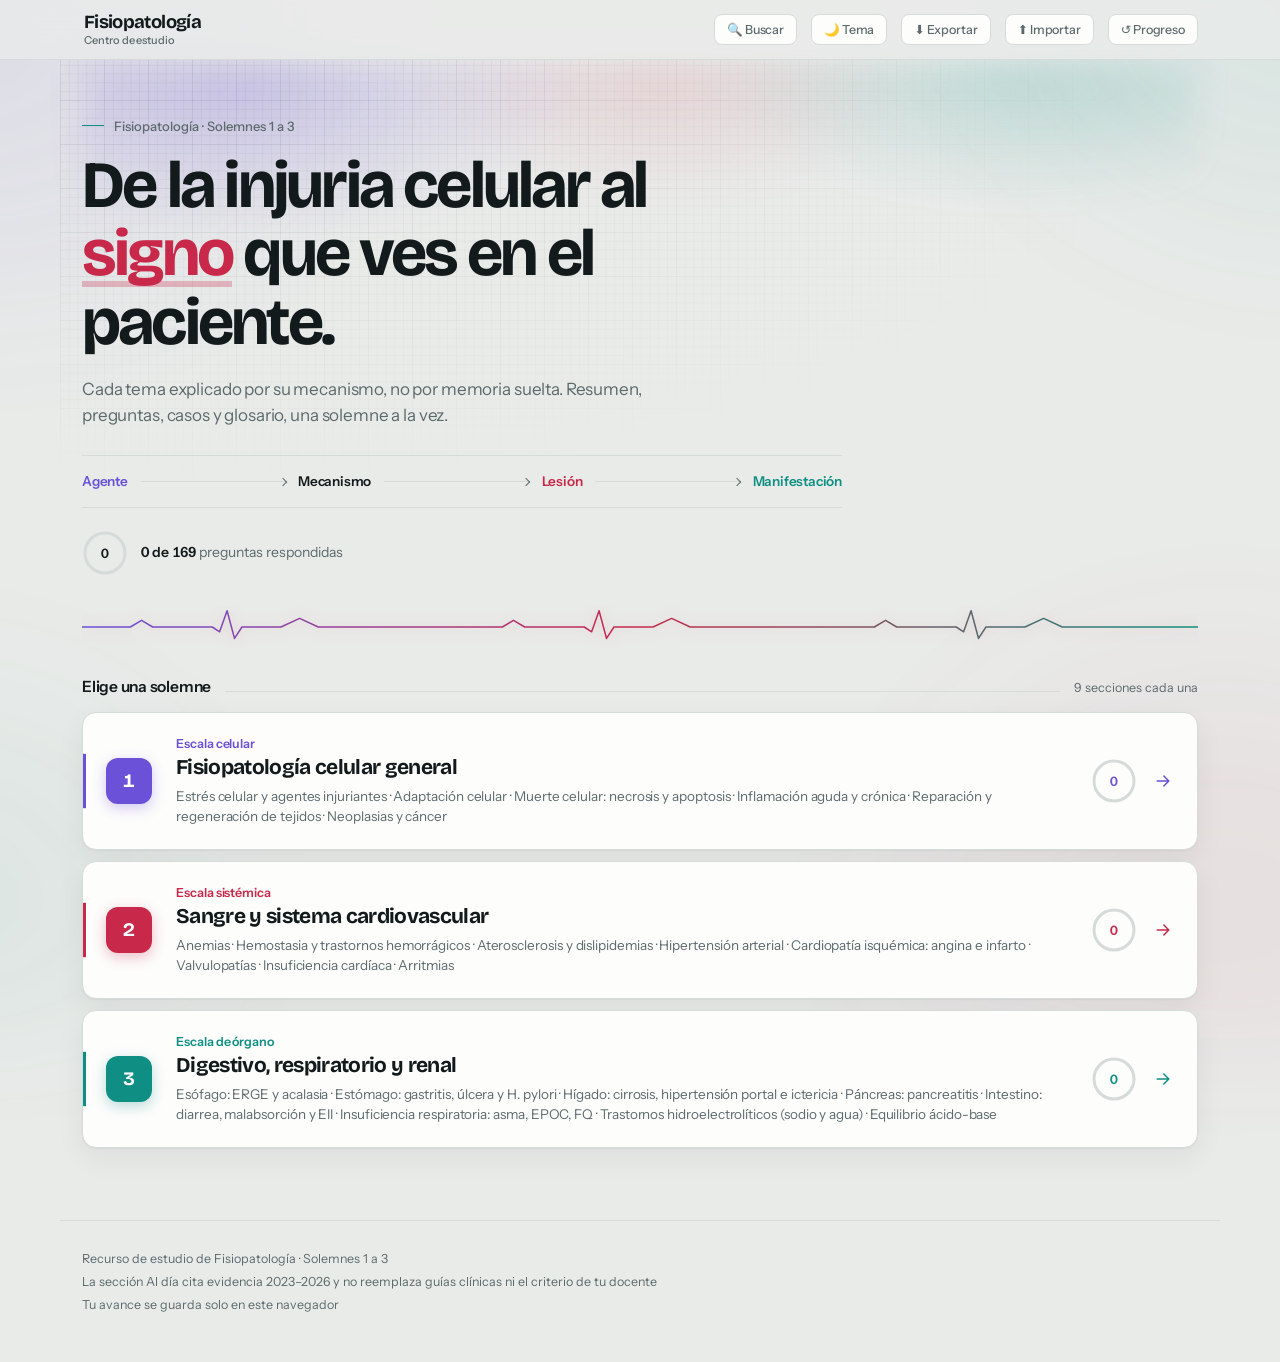
==== index.html @ 51ee5011 "App de estudio de Fisiopatologia" ====
<!doctype html>
<html lang="es">
<head>
<meta charset="utf-8">
<meta name="viewport" content="width=device-width, initial-scale=1">
<title>Fisiopatología · Centro de Estudio</title>
<link rel="preconnect" href="https://fonts.googleapis.com">
<link rel="preconnect" href="https://fonts.gstatic.com" crossorigin>
<link href="https://fonts.googleapis.com/css2?family=Bricolage+Grotesque:opsz,wght@12..96,400;12..96,500;12..96,600;12..96,700;12..96,800&family=Instrument+Sans:wght@400;500;600;700&display=swap" rel="stylesheet">
<link rel="stylesheet" href="styles.css?v=9">
<script>try{if(localStorage.getItem('fp_theme')==='dark')document.documentElement.setAttribute('data-theme','dark');}catch(e){}</script>
</head>
<body data-theme="light">

<div id="boot" aria-hidden="true">
  <div class="boot-in">
    <svg class="boot-ecg" viewBox="0 0 420 78" preserveAspectRatio="xMidYMid meet">
      <defs><linearGradient id="bootgrad" x1="0" y1="0" x2="1" y2="0">
        <stop offset="0" stop-color="#6a51d8"/><stop offset=".5" stop-color="#c8294a"/><stop offset="1" stop-color="#0f8f83"/>
      </linearGradient></defs>
      <polyline points="0,39 122,39 134,31 146,39 192,39 200,45 208,11 216,53 224,39 260,39 276,27 292,39 420,39"/>
    </svg>
    <p class="boot-wm">Fisiopatología</p>
  </div>
</div>
<div class="topbar">
  <div class="topbar-in">
    <button class="brand" onclick="goHome()" aria-label="Inicio">
      <span class="wm"><b>Fisiopatología</b><small>Centro de estudio</small></span>
    </button>
    <div class="spacer"></div>
    <button class="tb-btn" onclick="openSearch()" title="Buscar en todo el contenido (tecla /)">🔍 Buscar</button>
    <button class="tb-btn" id="themeBtn" onclick="toggleTheme()">🌙 Tema</button>
    <button class="tb-btn" onclick="exportProgress()" title="Descargar tu progreso como archivo">⬇ Exportar</button>
    <button class="tb-btn" onclick="document.getElementById('importFile').click()" title="Cargar un progreso guardado">⬆ Importar</button>
    <button class="tb-btn" onclick="resetProgress()" title="Borrar tu progreso guardado">↺ Progreso</button>
    <input type="file" id="importFile" accept="application/json,.json" onchange="importProgress(this)" hidden>
  </div>
</div>

<main id="app"></main>
<div class="footer">
  Recurso de estudio de Fisiopatología · Solemnes 1 a 3<br>
  La sección Al día cita evidencia 2023–2026 y no reemplaza guías clínicas ni el criterio de tu docente<br>
  Tu avance se guarda solo en este navegador
</div>

<div id="searchOverlay" class="search-ov" hidden>
  <div class="search-box" role="dialog" aria-label="Buscar">
    <div class="search-top">
      <input id="searchInput" class="search-input" type="search" placeholder="Buscar en resúmenes, preguntas, casos, glosario…" autocomplete="off" oninput="runSearch()">
      <button class="search-close" onclick="closeSearch()" aria-label="Cerrar">✕</button>
    </div>
    <div id="searchResults" class="search-results"></div>
  </div>
</div>

<script src="data.js?v=9"></script>
<script src="app.js?v=9"></script>
</body>
</html>
---- styles.css ----
/* ============================================================
   FISIOPATOLOGIA
   Paleta: tinciones histologicas (violeta de cristal / carmin de
   eosina / azul de metileno). Textura: papel milimetrado de ECG.
   Tipografia: Bricolage Grotesque (titulares) + Instrument Sans (todo lo demas).
   ============================================================ */
:root{
  --bg:#e9ebe9; --panel:#fdfdfc; --ink:#131a1c; --muted:#5c6a6c; --line:#d5dbd8; --soft:#f1f4f2;
  --ok:#0e7a52; --okbg:#e2f2ea; --bad:#a81e3c; --badbg:#fae6ea;
  --shadow:0 1px 2px rgba(19,26,28,.05),0 10px 30px rgba(19,26,28,.06);
  --shadow-lift:0 3px 8px rgba(19,26,28,.07),0 24px 52px rgba(19,26,28,.13);
  --s1:#6a51d8; --s2:#c8294a; --s3:#0f8f83;
  --c:#0f8f83;
  --display:"Bricolage Grotesque","Instrument Sans",system-ui,sans-serif;
  --ui:"Instrument Sans",system-ui,-apple-system,sans-serif;
  --prose:var(--ui);
  --grid:rgba(19,26,28,.055);
  --r:16px;
}
[data-theme="dark"]{
  --bg:#0b1012; --panel:#131a1d; --ink:#e5ebe8; --muted:#8d9c9c; --line:#222d30; --soft:#0f171a;
  --ok:#45cf9b; --okbg:#0c2620; --bad:#ff7b95; --badbg:#28131a;
  --shadow:0 1px 2px rgba(0,0,0,.45),0 12px 32px rgba(0,0,0,.4);
  --shadow-lift:0 4px 14px rgba(0,0,0,.5),0 28px 60px rgba(0,0,0,.55);
  --grid:rgba(229,235,232,.042);
}
*{box-sizing:border-box}
html{scroll-behavior:smooth}
body{margin:0;background:var(--bg);color:var(--ink);font-family:var(--ui);font-size:15px;line-height:1.55;-webkit-font-smoothing:antialiased;text-rendering:optimizeLegibility;position:relative}
/* fondo animado: deriva lenta de los 3 colores de tincion, fijo detras de todo el contenido */
body::before{content:"";position:fixed;inset:-15vh -15vw;z-index:-1;pointer-events:none;opacity:.7;
  background:
    radial-gradient(38% 42% at 10% 15%,color-mix(in srgb,var(--s1) 15%,transparent),transparent 70%),
    radial-gradient(34% 40% at 90% 10%,color-mix(in srgb,var(--s3) 13%,transparent),transparent 72%),
    radial-gradient(36% 46% at 85% 92%,color-mix(in srgb,var(--s2) 11%,transparent),transparent 72%),
    radial-gradient(30% 38% at 8% 90%,color-mix(in srgb,var(--s3) 9%,transparent),transparent 74%);
  filter:blur(70px);
  animation:bgDrift 42s ease-in-out infinite alternate}
@keyframes bgDrift{
  0%{transform:translate3d(0,0,0) scale(1)}
  50%{transform:translate3d(2.5%,-3%,0) scale(1.07)}
  100%{transform:translate3d(-3%,2%,0) scale(1.03)}
}
h1,h2,h3{font-family:var(--display);font-weight:700;letter-spacing:-.025em;line-height:1.04;margin:0}
button{font-family:inherit;cursor:pointer;color:inherit}
a{color:inherit}
.num{font-variant-numeric:tabular-nums}
::selection{background:color-mix(in srgb,var(--c) 26%,transparent)}
:focus-visible{outline:2px solid var(--c);outline-offset:3px;border-radius:6px}

/* ---------------- motion ---------------- */
@keyframes rise{from{opacity:0;transform:translateY(15px)}to{opacity:1;transform:none}}
@keyframes riseSm{from{opacity:0;transform:translateY(8px)}to{opacity:1;transform:none}}
@keyframes fadeIn{from{opacity:0}to{opacity:1}}
@keyframes growX{from{transform:scaleX(0)}to{transform:scaleX(1)}}
@keyframes trace{to{stroke-dashoffset:0}}
@keyframes ringIn{from{stroke-dashoffset:var(--ci)}to{stroke-dashoffset:var(--off)}}
@keyframes pop{0%{transform:scale(.97)}55%{transform:scale(1.015)}100%{transform:scale(1)}}
@keyframes nudge{0%,100%{transform:translateX(0)}25%{transform:translateX(-5px)}55%{transform:translateX(4px)}80%{transform:translateX(-2px)}}
@keyframes flipIn{from{opacity:0;transform:translateY(10px) scale(.99)}to{opacity:1;transform:none}}
@media (prefers-reduced-motion:reduce){*{animation:none!important;transition:none!important}}


/* ---------------- arranque: monitor que pasa de linea plana a latido ---------------- */
#boot{position:fixed;inset:0;z-index:100;background:var(--bg);display:grid;place-items:center;
  animation:bootOut .55s 1.05s cubic-bezier(.6,0,.35,1) forwards}
#boot.skip{animation-delay:.15s;animation-duration:.35s}
@keyframes bootOut{to{opacity:0;visibility:hidden;transform:translateY(-10px)}}
.boot-in{text-align:center}
.boot-ecg{width:min(400px,74vw);height:78px;display:block;margin:0 auto}
.boot-ecg polyline{fill:none;stroke:url(#bootgrad);stroke-width:2;vector-effect:non-scaling-stroke;
  stroke-linecap:round;stroke-linejoin:round;stroke-dasharray:620;stroke-dashoffset:620;
  animation:trace .9s .12s cubic-bezier(.45,.5,.3,1) forwards}
.boot-wm{font-family:var(--display);font-size:15.5px;font-weight:600;letter-spacing:-.022em;color:var(--muted);
  margin:10px 0 0;animation:riseSm .5s .52s both}
/* Si el sistema pide menos movimiento, la portada no aparece: nunca puede bloquear la app. */
@media (prefers-reduced-motion:reduce){#boot{display:none}}

/* ---------------- top bar ---------------- */
.topbar{position:sticky;top:0;z-index:40;background:color-mix(in srgb,var(--bg) 82%,transparent);backdrop-filter:blur(14px) saturate(1.4);border-bottom:1px solid var(--line)}
.topbar-in{max-width:1160px;margin:0 auto;padding:11px 22px;display:flex;align-items:center;gap:14px}
.brand{display:flex;align-items:center;gap:11px;background:none;border:0;padding:2px;cursor:pointer}
.brand .mark{width:34px;height:34px;border-radius:9px;flex:none;display:grid;place-items:center;background:var(--ink);transition:transform .22s cubic-bezier(.2,.7,.3,1)}
.brand:hover .mark{transform:translateY(-2px) rotate(-3deg)}
.brand .mark svg{width:23px;height:15px}
.brand .mark polyline{fill:none;stroke:url(#brandgrad);stroke-width:3.2;stroke-linecap:round;stroke-linejoin:round;stroke-dasharray:120;stroke-dashoffset:120;animation:trace 2.2s .1s ease forwards}
.brand .wm{display:flex;flex-direction:column;text-align:left;line-height:1}
.brand .wm b{font-family:var(--display);font-weight:700;font-size:18.5px;letter-spacing:-.035em}
.brand .wm small{font-size:11px;font-weight:500;color:var(--muted);margin-top:3px;letter-spacing:-.005em}
.spacer{flex:1}
.tb-btn{border:1px solid var(--line);background:var(--panel);color:var(--muted);border-radius:8px;padding:7px 12px;font-size:12.5px;font-weight:500;letter-spacing:-.01em;transition:color .15s,border-color .15s,transform .15s}
.tb-btn:hover{color:var(--ink);border-color:color-mix(in srgb,var(--ink) 28%,var(--line));transform:translateY(-1px)}
@media(max-width:560px){.brand .wm small{display:none}.tb-btn{padding:7px 9px;font-size:12px}}

.wrap{max-width:1160px;margin:0 auto;padding:26px 22px 72px;animation:fadeIn .3s ease both}
.crumb{display:flex;gap:8px;align-items:center;color:var(--muted);font-size:12.5px;margin-bottom:24px;flex-wrap:wrap;animation:riseSm .4s both}
.crumb button{background:none;border:0;color:var(--muted);font:inherit;padding:0;transition:color .15s}
.crumb button:hover{color:var(--c)}
.crumb .sep{opacity:.4}

/* ---------------- HOME hero ---------------- */
/* La textura va en ::before para que NUNCA ocupe altura en el flujo. */
.hero{position:relative;isolation:isolate;padding:30px 0 4px}
.hero::before{content:"";position:absolute;inset:-30px -22px -10px;z-index:0;pointer-events:none;
  background-image:linear-gradient(var(--grid) 1px,transparent 1px),linear-gradient(90deg,var(--grid) 1px,transparent 1px),
                   linear-gradient(var(--grid) 1px,transparent 1px),linear-gradient(90deg,var(--grid) 1px,transparent 1px);
  background-size:44px 44px,44px 44px,8.8px 8.8px,8.8px 8.8px;
  -webkit-mask-image:radial-gradient(120% 100% at 12% 0%,#000 0%,transparent 72%);
  mask-image:radial-gradient(120% 100% at 12% 0%,#000 0%,transparent 72%);
  animation:fadeIn 1.2s .1s ease both}
/* aura de tincion: brillo tenue de los 3 colores del curso detras del hero */
.hero::after{content:"";position:absolute;inset:-24px 0 auto 0;height:330px;z-index:0;pointer-events:none;
  background:radial-gradient(44% 66% at 15% 6%,color-mix(in srgb,var(--s1) 24%,transparent),transparent 70%),
             radial-gradient(40% 60% at 84% 0%,color-mix(in srgb,var(--s3) 20%,transparent),transparent 72%),
             radial-gradient(32% 54% at 52% 2%,color-mix(in srgb,var(--s2) 13%,transparent),transparent 74%);
  filter:blur(16px);opacity:.6;animation:fadeIn 1.7s .15s ease both}
.hero>*{position:relative;z-index:1}
.eyebrow{font-size:13px;font-weight:500;color:var(--muted);margin:0;display:flex;align-items:center;gap:10px;animation:rise .55s .05s both}
.eyebrow::before{content:"";width:22px;height:1px;background:var(--c);flex:none;animation:growX .6s .15s both;transform-origin:left}
.hero h1{font-size:clamp(36px,7vw,66px);margin:16px 0 0;letter-spacing:-.042em;font-weight:700;max-width:15ch;animation:rise .75s .12s cubic-bezier(.2,.7,.3,1) both}
.hero h1 em{font-style:normal;color:var(--s2);position:relative;white-space:nowrap}
.hero h1 em::after{content:"";position:absolute;left:0;right:0;bottom:.1em;height:.09em;background:currentColor;opacity:.28;transform-origin:left;animation:growX .7s .7s cubic-bezier(.2,.7,.3,1) both}
.lede{font-size:17px;line-height:1.58;color:var(--muted);max-width:54ch;letter-spacing:-.008em;margin:18px 0 0;animation:rise .7s .22s both}

/* cadena fisiopatologica */
.chain{display:flex;align-items:center;flex-wrap:wrap;margin:26px 0 0;padding:15px 0;border-top:1px solid var(--line);border-bottom:1px solid var(--line);max-width:760px;animation:rise .7s .3s both}
.chain span{font-size:13.5px;font-weight:600;letter-spacing:-.015em;color:var(--ink);white-space:nowrap}
.chain i{flex:1;min-width:20px;height:1px;background:var(--line);position:relative;margin:0 13px;transform-origin:left}
.chain i::after{content:"";position:absolute;right:-1px;top:-2.5px;width:5px;height:5px;border-top:1px solid var(--muted);border-right:1px solid var(--muted);transform:rotate(45deg)}
.chain i:nth-of-type(1){animation:growX .45s .5s both}
.chain i:nth-of-type(2){animation:growX .45s .64s both}
.chain i:nth-of-type(3){animation:growX .45s .78s both}
.chain span:nth-child(1){color:var(--s1)}
.chain span:nth-child(5){color:var(--s2)}
.chain span:nth-child(7){color:var(--s3)}
@media(max-width:680px){.chain span{font-size:12px}.chain i{margin:0 8px;min-width:12px}}

.herostat{display:flex;align-items:center;gap:13px;margin-top:22px;animation:rise .7s .4s both}
.herostat .ring{flex:none;color:var(--ink);--rtrack:var(--line)}
.hs-tx{font-size:14px;color:var(--muted);max-width:30ch;margin:0}
.hs-tx b{color:var(--ink);font-weight:600;font-variant-numeric:tabular-nums}

.ring{width:46px;height:46px}
.ring circle.trk{stroke:var(--rtrack,rgba(0,0,0,.12))}
.ring circle.val{stroke:currentColor;animation:ringIn 1.15s .35s cubic-bezier(.2,.7,.3,1) both}
.ringt{font-family:var(--ui);font-size:13px;font-weight:600;fill:currentColor;font-variant-numeric:tabular-nums}

/* trazado ECG: separador vivo, sin ocupar bloque muerto */
.ecgline{margin:30px 0 0;height:42px}
.ecgline svg{display:block;width:100%;height:42px}
.ecgline polyline{fill:none;stroke:url(#ecggrad);stroke-width:1.5;vector-effect:non-scaling-stroke;stroke-linecap:round;stroke-linejoin:round;
  filter:drop-shadow(0 1px 7px color-mix(in srgb,var(--s2) 26%,transparent));
  stroke-dasharray:2800;stroke-dashoffset:2800;animation:trace 3s .45s cubic-bezier(.35,.6,.4,1) forwards}

/* ---------------- selector de solemnes ---------------- */
.picklabel{display:flex;align-items:baseline;gap:14px;margin:26px 0 14px;animation:rise .6s .48s both}
.picklabel h2{font-size:15.5px;font-family:var(--ui);font-weight:600;letter-spacing:-.015em}
.picklabel i{flex:1;height:1px;background:var(--line)}
.picklabel span{font-size:12.5px;color:var(--muted)}

.sollist{display:flex;flex-direction:column;gap:11px}
.solrow{display:grid;grid-template-columns:auto 1fr auto;gap:24px;align-items:center;width:100%;text-align:left;
  background:var(--panel);border:1px solid var(--line);border-radius:14px;box-shadow:var(--shadow);
  padding:22px 24px 22px 23px;position:relative;overflow:hidden;
  transition:transform .22s cubic-bezier(.2,.7,.3,1),box-shadow .22s,border-color .2s;animation:rise .6s both}
.solrow::before{content:"";position:absolute;left:0;top:0;bottom:0;width:3px;background:var(--c);transform:scaleY(.4);transform-origin:center;transition:transform .25s cubic-bezier(.2,.7,.3,1)}
.solrow:hover::before{transform:scaleY(1)}
.solrow::after{content:"";position:absolute;inset:0;z-index:0;pointer-events:none;opacity:0;transition:opacity .22s;
  background:radial-gradient(120% 140% at 0% 50%,color-mix(in srgb,var(--c) 7%,transparent),transparent 60%)}
.solrow:hover::after{opacity:1}
.solrow>*{position:relative;z-index:1}
.solrow:nth-child(1){animation-delay:.55s}
.solrow:nth-child(2){animation-delay:.64s}
.solrow:nth-child(3){animation-delay:.73s}
.solrow:hover{transform:translateY(-3px);box-shadow:var(--shadow-lift);border-color:color-mix(in srgb,var(--c) 35%,var(--line))}
.sr-chip{width:46px;height:46px;border-radius:12px;flex:none;display:grid;place-items:center;background:var(--c);color:#fff;
  font-family:var(--display);font-size:19px;font-weight:700;letter-spacing:-.03em;font-variant-numeric:tabular-nums;
  box-shadow:0 4px 14px color-mix(in srgb,var(--c) 30%,transparent);
  transition:transform .25s cubic-bezier(.2,.7,.3,1),box-shadow .25s}
.solrow:hover .sr-chip{transform:translateY(-3px) rotate(-3deg);box-shadow:0 8px 20px color-mix(in srgb,var(--c) 42%,transparent)}
.sr-mid{min-width:0}
.sr-scale{font-size:12.5px;font-weight:600;color:var(--c);letter-spacing:-.005em}
.solrow h2{font-size:21px;margin:5px 0 0;letter-spacing:-.032em;line-height:1.12}
.sr-topics{display:-webkit-box;-webkit-line-clamp:2;-webkit-box-orient:vertical;overflow:hidden;
  font-size:13.5px;line-height:1.5;color:var(--muted);margin-top:7px;letter-spacing:-.005em}
.sr-end{display:flex;align-items:center;gap:16px;flex:none}
.sr-end .ring{color:var(--c);--rtrack:var(--line)}
.sr-go{display:inline-flex;color:var(--c);transition:transform .22s}
.sr-go svg{width:20px;height:20px}
.solrow:hover .sr-go{transform:translateX(5px)}
@media(max-width:760px){
  .solrow{grid-template-columns:auto 1fr;gap:16px;padding:20px 18px 20px 16px;row-gap:14px}
  .sr-end{grid-column:1/-1;justify-content:space-between;width:100%;padding-top:2px;border-top:1px solid var(--line)}
  .sr-end .ring{margin-top:12px}
  .sr-go{margin-top:12px}
  .sr-chip{width:40px;height:40px;font-size:17px}
  .solrow h2{font-size:19px}
}

/* ---------------- HUB ---------------- */
.idhead{display:flex;align-items:flex-start;gap:18px;margin-bottom:30px;flex-wrap:wrap;animation:rise .55s .04s both}
.idhead .glyph{width:58px;height:58px;border-radius:12px;flex:none;display:grid;place-items:center;color:#fff;background:var(--c);font-family:var(--display);font-size:20px;font-weight:700;letter-spacing:-.02em}
.idhead h1{font-size:clamp(25px,4.2vw,36px);letter-spacing:-.035em}
.idhead p{font-family:var(--prose);margin:7px 0 0;color:var(--muted);font-size:15.5px;line-height:1.5;letter-spacing:-.008em;max-width:56ch}
.idprog{width:100%;max-width:340px;margin-top:4px}
.idprog .lbl{font-size:12.5px;color:var(--muted);display:flex;justify-content:space-between;margin-bottom:7px}
.idprog .lbl b{font-weight:600;color:var(--ink);font-variant-numeric:tabular-nums}
.idprog .track{height:5px;background:var(--soft);border:1px solid var(--line);border-radius:3px;overflow:hidden}
.idprog .track>i{display:block;height:100%;background:var(--c);transform-origin:left;animation:growX .85s .25s cubic-bezier(.2,.7,.3,1) both}

.hub{display:grid;grid-template-columns:repeat(3,1fr);gap:1px;background:var(--line);border:1px solid var(--line);border-radius:var(--r);overflow:hidden}
@media(max-width:860px){.hub{grid-template-columns:repeat(2,1fr)}}
@media(max-width:540px){.hub{grid-template-columns:1fr}}
.hubcard{background:var(--panel);border:0;padding:22px 20px;text-align:left;display:flex;flex-direction:column;min-height:158px;position:relative;transition:background .18s;animation:riseSm .45s both}
.hubcard:nth-child(1){animation-delay:.10s}.hubcard:nth-child(2){animation-delay:.15s}.hubcard:nth-child(3){animation-delay:.20s}
.hubcard:nth-child(4){animation-delay:.25s}.hubcard:nth-child(5){animation-delay:.30s}.hubcard:nth-child(6){animation-delay:.35s}
.hubcard:nth-child(7){animation-delay:.40s}.hubcard:nth-child(8){animation-delay:.45s}.hubcard:nth-child(9){animation-delay:.50s}
.hubcard:hover{background:color-mix(in srgb,var(--c) 5%,var(--panel))}
.hubcard .ic{width:34px;height:34px;color:var(--c);margin-bottom:14px;display:grid;place-items:center;transition:transform .25s cubic-bezier(.2,.7,.3,1)}
.hubcard:hover .ic{transform:translateY(-3px) scale(1.06)}
.hubcard .ic svg{width:25px;height:25px}
.hubcard h3{font-family:var(--ui);font-size:16.5px;font-weight:600;letter-spacing:-.015em}
.hubcard .hd{font-family:var(--prose);color:var(--muted);font-size:14px;line-height:1.46;letter-spacing:-.005em;margin-top:5px;flex:1}
.hubcard .hm{font-size:12.5px;color:var(--muted);margin-top:14px;font-variant-numeric:tabular-nums}
.hubcard .arrow{position:absolute;top:22px;right:20px;color:var(--c);opacity:0;transform:translateX(-6px);transition:.2s}
.hubcard .arrow svg{width:18px;height:18px}
.hubcard:hover .arrow{opacity:1;transform:none}

/* ---------------- section shell ---------------- */
.backbtn{border:1px solid var(--line);background:var(--panel);color:var(--muted);border-radius:8px;padding:7px 13px;font-size:12.5px;font-weight:500;display:inline-flex;gap:7px;align-items:center;margin-bottom:22px;transition:color .15s,border-color .15s,gap .18s;animation:riseSm .4s .04s both}
.backbtn:hover{color:var(--ink);border-color:color-mix(in srgb,var(--ink) 28%,var(--line));gap:10px}
.backbtn svg{width:16px;height:16px}
.sechead{display:flex;align-items:center;gap:14px;margin-bottom:26px;padding-bottom:20px;border-bottom:1px solid var(--line);animation:rise .5s .08s both}
.sechead .ic{width:38px;height:38px;color:var(--c);flex:none;display:grid;place-items:center}
.sechead .ic svg{width:27px;height:27px}
.sechead h2{font-family:var(--display);font-size:27px;letter-spacing:-.032em}
.sechead p{font-family:var(--prose);margin:3px 0 0;color:var(--muted);font-size:14.5px;letter-spacing:-.005em}

/* ---------------- notes index ---------------- */
.secintro{font-family:var(--prose);color:var(--muted);font-size:15.5px;letter-spacing:-.008em;margin:0 0 20px;animation:riseSm .45s .12s both}
.tindex{border:1px solid var(--line);border-radius:var(--r);overflow:hidden;background:var(--panel);box-shadow:var(--shadow);animation:rise .5s .16s both}
.trow{display:flex;align-items:center;gap:16px;width:100%;text-align:left;background:none;border:0;border-bottom:1px solid var(--line);padding:17px 20px;transition:background .16s,padding-left .16s}
.trow:last-child{border-bottom:0}
.trow:hover{background:color-mix(in srgb,var(--c) 5%,var(--panel));padding-left:26px}
.trow .tn{font-size:12.5px;color:var(--muted);flex:none;width:20px;font-variant-numeric:tabular-nums}
.trow.read .tn{color:var(--c);font-weight:600}
.trow .ti{flex:1;min-width:0}
.trow .ti h4{font-family:var(--ui);font-size:16.5px;font-weight:600;margin:0;letter-spacing:-.015em}
.trow .tmeta{font-size:12.5px;color:var(--muted)}
.trow .chev{display:inline-flex;align-items:center;gap:9px;color:var(--muted);flex:none;transition:color .16s,transform .16s}
.trow .chev svg{width:18px;height:18px}
.trow:hover .chev{color:var(--c);transform:translateX(3px)}
.tick{color:var(--ok);display:inline-flex}
.tick svg{width:15px;height:15px}

/* ---------------- reading view ---------------- */
.readbar{display:flex;align-items:center;justify-content:space-between;gap:12px;margin-bottom:13px;animation:riseSm .4s both}
.btn-mini{border:1px solid var(--line);background:var(--panel);color:var(--muted);border-radius:8px;padding:7px 12px;font-size:12.5px;font-weight:500;display:inline-flex;gap:6px;align-items:center;transition:color .15s,border-color .15s,gap .18s}
.btn-mini:hover{color:var(--ink);border-color:color-mix(in srgb,var(--ink) 28%,var(--line));gap:9px}
.btn-mini svg{width:15px;height:15px}
.rpos{font-size:12.5px;color:var(--muted);font-variant-numeric:tabular-nums}
.reading{background:var(--panel);border:1px solid var(--line);border-radius:var(--r);box-shadow:var(--shadow);padding:38px 44px 34px;margin-top:16px;max-width:70ch;animation:rise .55s .08s both}
@media(max-width:640px){.reading{padding:26px 22px}}
.rkicker{font-size:12.5px;font-weight:600;color:var(--c)}
.rtitle{font-family:var(--display);font-size:clamp(28px,4.8vw,40px);font-weight:700;margin:10px 0 0;letter-spacing:-.04em;line-height:1.03}
.rrule{height:1px;background:var(--line);margin:24px 0 0;transform-origin:left;animation:growX .7s .3s cubic-bezier(.2,.7,.3,1) both}
.kp{padding:24px 0;border-bottom:1px solid var(--line);animation:riseSm .5s both}
.kp:nth-child(1){animation-delay:.22s}.kp:nth-child(2){animation-delay:.30s}.kp:nth-child(3){animation-delay:.38s}
.kp:nth-child(4){animation-delay:.46s}.kp:nth-child(5){animation-delay:.54s}
.kp:last-child{border-bottom:0;padding-bottom:8px}
.kp h4{font-family:var(--display);font-size:14px;font-weight:700;letter-spacing:-.015em;color:var(--c);margin:0 0 12px}
.kp ul{margin:0;padding:0;list-style:none}
.kp li{font-family:var(--prose);font-size:16.5px;line-height:1.64;letter-spacing:-.008em;position:relative;padding-left:19px;margin:11px 0}
.kp li::before{content:"";position:absolute;left:0;top:.72em;width:9px;height:1px;background:var(--c);opacity:.65}
.kp li b{font-weight:600;color:var(--ink)}
.readcta{margin-top:26px;padding-top:24px;border-top:1px solid var(--line)}
.readnav{display:flex;gap:14px;margin-top:16px;max-width:74ch;animation:riseSm .5s .5s both}
.rn-sp{flex:1}
.rn-btn{flex:1;min-width:0;display:flex;align-items:center;gap:12px;background:var(--panel);border:1px solid var(--line);border-radius:12px;padding:15px 17px;box-shadow:var(--shadow);text-align:left;transition:transform .18s cubic-bezier(.2,.7,.3,1),border-color .18s}
.rn-btn:hover{transform:translateY(-3px);border-color:color-mix(in srgb,var(--c) 45%,var(--line))}
.rn-btn.next{justify-content:flex-end;text-align:right}
.rn-btn span{display:flex;flex-direction:column;min-width:0;font-weight:600;font-size:14px;letter-spacing:-.01em}
.rn-btn small{font-size:12px;color:var(--muted);font-weight:400;margin-bottom:2px}
.rn-btn svg{width:19px;height:19px;color:var(--c);flex:none;transition:transform .18s}
.rn-btn:hover svg{transform:translateX(-3px)}
.rn-btn.next:hover svg{transform:translateX(3px)}

/* ---------------- quiz ---------------- */
.qmeta{display:flex;justify-content:space-between;align-items:center;gap:12px;margin-bottom:12px;flex-wrap:wrap}
.qmeta .prog{font-size:12.5px;color:var(--muted);font-variant-numeric:tabular-nums}
.bar{height:3px;background:var(--soft);border-radius:2px;overflow:hidden}
.bar>i{display:block;height:100%;width:0;border-radius:2px;transition:width .4s cubic-bezier(.2,.7,.3,1)}
.qcard{background:var(--panel);border:1px solid var(--line);border-radius:var(--r);box-shadow:var(--shadow);padding:28px;animation:flipIn .4s both}
@media(max-width:600px){.qcard{padding:22px 18px}}
.qcard .qn{font-size:12.5px;color:var(--muted);font-variant-numeric:tabular-nums}
.qcard .qtext{font-family:var(--display);font-size:22px;font-weight:600;margin:10px 0 22px;line-height:1.24;letter-spacing:-.028em;max-width:46ch}
.opt{display:flex;gap:13px;align-items:flex-start;width:100%;text-align:left;border:1px solid var(--line);background:var(--panel);border-radius:11px;padding:14px 16px;margin-bottom:9px;font-size:15px;line-height:1.45;transition:border-color .15s,background .15s,transform .15s;animation:riseSm .35s both}
.opt:nth-of-type(1){animation-delay:.06s}.opt:nth-of-type(2){animation-delay:.12s}
.opt:nth-of-type(3){animation-delay:.18s}.opt:nth-of-type(4){animation-delay:.24s}
.opt:hover:not(:disabled){border-color:color-mix(in srgb,var(--c) 60%,var(--line));background:color-mix(in srgb,var(--c) 4%,var(--panel));transform:translateX(3px)}
.opt:active:not(:disabled){transform:scale(.995)}
.opt .lt{font-size:13px;font-weight:600;flex:none;width:16px;color:var(--muted);padding-top:1px}
.opt.correct{border-color:var(--ok);background:var(--okbg);animation:pop .45s ease both}
.opt.correct .lt{color:var(--ok)}
.opt.wrong{border-color:var(--bad);background:var(--badbg);animation:nudge .42s ease both}
.opt.wrong .lt{color:var(--bad)}
.opt:disabled{cursor:default}
.explain{font-family:var(--prose);margin-top:10px;border-radius:11px;padding:16px 18px;font-size:15px;line-height:1.56;letter-spacing:-.005em;border:1px solid var(--line);background:var(--soft);border-left-width:3px;animation:rise .4s both}
.explain.ok{border-left-color:var(--ok)}
.explain.no{border-left-color:var(--bad)}
.explain b{font-family:var(--ui);font-size:14px;font-weight:600;letter-spacing:-.01em}
.explain.ok b{color:var(--ok)}
.explain.no b{color:var(--bad)}
.qnav{display:flex;justify-content:space-between;gap:10px;margin-top:20px}
.btn{border:1px solid var(--line);background:var(--panel);border-radius:9px;padding:11px 18px;font-weight:600;font-size:13.5px;letter-spacing:-.01em;transition:border-color .15s,transform .15s,filter .15s}
.btn:hover:not(:disabled){border-color:color-mix(in srgb,var(--ink) 28%,var(--line));transform:translateY(-2px)}
.btn:active:not(:disabled){transform:translateY(0)}
.btn.primary{color:#fff;border-color:transparent}
.btn.primary:hover:not(:disabled){filter:brightness(1.09)}
.btn:disabled{opacity:.35;cursor:default}
.result{text-align:center;padding:38px 20px}
.result .big{font-family:var(--display);font-size:60px;font-weight:700;line-height:1;letter-spacing:-.05em;font-variant-numeric:tabular-nums;animation:rise .6s .35s both}
.result .lbl{font-size:13.5px;color:var(--muted);margin-top:10px;animation:riseSm .5s .45s both}
.result p{font-family:var(--prose);font-size:15px;color:var(--muted);margin-top:10px;animation:riseSm .5s .55s both}
.donut{width:128px;height:128px;margin:0 auto 8px;transform:rotate(-90deg)}
.donut circle.dval{animation:ringIn 1.2s .2s cubic-bezier(.2,.7,.3,1) both}
.topicpick{display:flex;flex-wrap:wrap;gap:7px;margin-bottom:24px;animation:riseSm .45s .1s both}
.tp{border:1px solid var(--line);background:var(--panel);color:var(--muted);border-radius:7px;padding:8px 12px;font-size:12.5px;font-weight:500;letter-spacing:-.01em;transition:color .15s,border-color .15s,transform .15s}
.tp:hover{color:var(--ink);transform:translateY(-2px)}
.tp.active{color:#fff;border-color:transparent}
.tp .badge2{font-size:12px;opacity:.65;margin-left:6px;font-variant-numeric:tabular-nums}

/* ---------------- cases ---------------- */
.case{background:var(--panel);border:1px solid var(--line);border-radius:var(--r);box-shadow:var(--shadow);padding:26px;margin-bottom:14px;max-width:74ch;animation:rise .5s both}
.case:nth-child(1){animation-delay:.10s}.case:nth-child(2){animation-delay:.19s}.case:nth-child(3){animation-delay:.28s}
@media(max-width:600px){.case{padding:20px}}
.case .ctag{font-size:12px;font-weight:600;color:var(--c);border:1px solid color-mix(in srgb,var(--c) 40%,var(--line));padding:4px 10px;border-radius:5px;display:inline-block}
.case h3{font-size:22px;margin:14px 0 0;letter-spacing:-.03em}
.case .vitals{display:flex;flex-wrap:wrap;gap:0;margin:16px 0;border-top:1px solid var(--line);border-bottom:1px solid var(--line)}
.vital{font-size:13px;padding:9px 14px 9px 0;margin-right:14px;color:var(--ink);border-right:1px solid var(--line);font-variant-numeric:tabular-nums}
.vital:last-child{border-right:0;margin-right:0}
.case p{font-family:var(--prose);font-size:16px;line-height:1.6;letter-spacing:-.008em;margin:0}
.case .q{font-family:var(--display);font-weight:600;font-size:17px;letter-spacing:-.02em;margin:18px 0 6px}
.reveal{border:1px solid var(--line);border-left:3px solid var(--c);border-radius:10px;overflow:hidden;margin-top:10px;background:var(--soft)}
.reveal>summary{list-style:none;cursor:pointer;padding:13px 16px;font-size:13.5px;font-weight:600;color:var(--c);display:flex;gap:8px;align-items:center;letter-spacing:-.01em;transition:gap .18s}
.reveal>summary:hover{gap:11px}
.reveal>summary::-webkit-details-marker{display:none}
.reveal[open]>summary{border-bottom:1px solid var(--line)}
.reveal .rc{font-family:var(--prose);font-size:15.5px;line-height:1.6;letter-spacing:-.005em;padding:14px 16px 16px;animation:riseSm .35s both}

/* ---------------- flashcards ---------------- */
.fcwrap{max-width:580px;margin:0 auto;animation:rise .5s .06s both}
.flash{perspective:1800px;height:290px;margin:14px 0 18px}
.flash-in{position:relative;width:100%;height:100%;transition:transform .62s cubic-bezier(.2,.8,.28,1);transform-style:preserve-3d;cursor:pointer}
.flash.flipped .flash-in{transform:rotateY(180deg)}
.face{position:absolute;inset:0;backface-visibility:hidden;border-radius:var(--r);border:1px solid var(--line);background:var(--panel);box-shadow:var(--shadow);display:flex;align-items:center;justify-content:center;padding:34px;text-align:center}
.face .lab{position:absolute;top:16px;left:18px;font-size:12px;color:var(--muted)}
.face .txt{font-family:var(--display);font-size:24px;font-weight:600;line-height:1.22;letter-spacing:-.03em}
.back{transform:rotateY(180deg);background:color-mix(in srgb,var(--c) 16%,#0f1416);border-color:color-mix(in srgb,var(--c) 50%,transparent)}
.back .lab{color:color-mix(in srgb,var(--c) 45%,#fff)}
.back .txt{font-family:var(--prose);font-size:17px;font-weight:400;line-height:1.52;letter-spacing:-.012em;color:#f4f7f6}
.fcbtns{display:flex;gap:9px;justify-content:center}

/* ---------------- reference tables ---------------- */
.reftable{background:var(--panel);border:1px solid var(--line);border-radius:var(--r);box-shadow:var(--shadow);overflow:hidden;margin-bottom:16px;animation:rise .5s both}
.reftable:nth-child(1){animation-delay:.10s}.reftable:nth-child(2){animation-delay:.2s}
.reftable h3{font-family:var(--ui);font-size:14.5px;font-weight:600;letter-spacing:-.01em;margin:0;padding:15px 18px;border-bottom:1px solid var(--line)}
table{width:100%;border-collapse:collapse;font-size:14px}
th,td{text-align:left;padding:11px 18px;border-bottom:1px solid var(--line);vertical-align:top}
th{font-size:12.5px;color:var(--muted);font-weight:500}
tbody tr:last-child td{border-bottom:0}
tbody tr{transition:background .15s}
tbody tr:hover{background:var(--soft)}
td.val{font-size:13.5px;white-space:nowrap;color:var(--c);font-variant-numeric:tabular-nums}
td:first-child{font-weight:500}

/* ---------------- al dia ---------------- */
.updcard{background:var(--panel);border:1px solid var(--line);border-left:3px solid var(--c);border-radius:12px;box-shadow:var(--shadow);padding:22px 24px;margin-bottom:14px;max-width:74ch;animation:rise .5s both}
.updcard:nth-of-type(1){animation-delay:.12s}.updcard:nth-of-type(2){animation-delay:.21s}.updcard:nth-of-type(3){animation-delay:.30s}
.updcard .top{display:flex;gap:12px;align-items:baseline;margin-bottom:10px}
.updcard h3{font-size:19px;letter-spacing:-.028em}
.updcard .yr{font-size:12.5px;color:var(--muted);margin-left:auto;white-space:nowrap;font-variant-numeric:tabular-nums}
.updcard>div:not(.top):not(.link){font-family:var(--prose);font-size:15.5px;line-height:1.6;letter-spacing:-.005em}
.updcard .link{font-size:12.5px;color:var(--muted);margin-top:14px;padding-top:12px;border-top:1px solid var(--line);word-break:break-all}
.updcard .link a{color:var(--c);text-decoration:none}
.updcard .link a:hover{text-decoration:underline}

/* ---------------- mnemonics ---------------- */
.mnem{background:var(--panel);border:1px solid var(--line);border-radius:12px;box-shadow:var(--shadow);padding:20px 22px;margin-bottom:12px;max-width:74ch;animation:rise .5s both}
.mnem:nth-child(1){animation-delay:.10s}.mnem:nth-child(2){animation-delay:.2s}
.mnem .word{font-family:var(--display);font-size:22px;font-weight:700;letter-spacing:-.032em}
.mnem .expl{font-family:var(--prose);color:var(--muted);font-size:14.5px;letter-spacing:-.005em;margin-top:3px}
.mnem ul{margin:16px 0 0;padding:0;list-style:none}
.mnem li{padding:9px 0;border-top:1px solid var(--line);display:flex;gap:14px;align-items:baseline;font-size:15px}
.mnem li b{font-size:13.5px;font-weight:600;flex:none;color:var(--c);min-width:88px}

/* ---------------- glossary ---------------- */
.gsearch{width:100%;max-width:74ch;padding:14px 17px;border:1px solid var(--line);border-radius:10px;background:var(--panel);color:var(--ink);font-family:var(--ui);font-size:15px;margin-bottom:18px;transition:border-color .16s,box-shadow .16s;animation:riseSm .45s .1s both}
.gsearch::placeholder{color:var(--muted)}
.gsearch:focus{outline:none;border-color:var(--c);box-shadow:0 0 0 3px color-mix(in srgb,var(--c) 12%,transparent)}
.gitem{border-bottom:1px solid var(--line);padding:16px 0;max-width:74ch;animation:riseSm .4s both}
.gitem:first-child{border-top:1px solid var(--line)}
.gitem b{font-family:var(--ui);font-size:15.5px;font-weight:600;letter-spacing:-.01em}
.gitem p{font-family:var(--prose);margin:5px 0 0;color:var(--muted);font-size:15px;line-height:1.55;letter-spacing:-.005em}

.empty{font-family:var(--prose);color:var(--muted);text-align:center;padding:48px;font-size:15px}
.footer{max-width:1160px;margin:0 auto;padding:26px 22px 46px;color:var(--muted);font-size:12.5px;border-top:1px solid var(--line);line-height:1.85}
.hidden{display:none!important}

/* ---------------- flashcards: repeticion espaciada ---------------- */
.fcbox{font-size:12px;font-weight:600;color:var(--c);letter-spacing:-.01em;font-variant-numeric:tabular-nums}
.fcgood{border-color:var(--ok);color:var(--ok);background:var(--okbg)}
.fcgood:hover:not(:disabled){border-color:var(--ok);filter:brightness(.98)}
.fcbad{border-color:var(--bad);color:var(--bad);background:var(--badbg)}
.fcbad:hover:not(:disabled){border-color:var(--bad);filter:brightness(.98)}
.fcbtns .fcgood,.fcbtns .fcbad{min-width:150px}
.fcdone{font-family:var(--prose);color:var(--muted);font-size:15px;line-height:1.55;text-align:center;max-width:44ch;margin:8px auto 16px;flex-basis:100%}
.fcbtns{flex-wrap:wrap}
.fcbar{height:3px;background:var(--soft);border-radius:2px;overflow:hidden;margin:2px 0 0}
.fcbar>i{display:block;height:100%;width:0;border-radius:2px;transition:width .35s cubic-bezier(.2,.7,.3,1)}
.fchint{text-align:center;color:var(--muted);font-size:12px;margin:14px 0 0;letter-spacing:-.005em;min-height:1em}
.fchint kbd{font-family:var(--ui);font-size:11px;font-weight:600;color:var(--ink);background:var(--soft);border:1px solid var(--line);border-bottom-width:2px;border-radius:5px;padding:1px 6px;margin:0 1px}
@media(max-width:560px){.fchint{display:none}}

/* ---------------- buscador global ---------------- */
.search-ov{position:fixed;inset:0;z-index:80;background:color-mix(in srgb,var(--ink) 34%,transparent);backdrop-filter:blur(4px);display:flex;align-items:flex-start;justify-content:center;padding:12vh 20px 20px;animation:fadeIn .18s ease both}
.search-ov[hidden]{display:none}
.search-box{width:100%;max-width:640px;background:var(--panel);border:1px solid var(--line);border-radius:16px;box-shadow:var(--shadow-lift);overflow:hidden;animation:flipIn .28s cubic-bezier(.2,.7,.3,1) both;display:flex;flex-direction:column;max-height:76vh}
.search-top{display:flex;align-items:center;gap:8px;padding:12px 14px;border-bottom:1px solid var(--line)}
.search-input{flex:1;border:0;background:none;color:var(--ink);font-family:var(--ui);font-size:17px;letter-spacing:-.01em;padding:6px 4px}
.search-input:focus{outline:none}
.search-input::placeholder{color:var(--muted)}
.search-close{flex:none;width:32px;height:32px;border:1px solid var(--line);background:var(--soft);border-radius:8px;color:var(--muted);font-size:14px;transition:color .15s,border-color .15s}
.search-close:hover{color:var(--ink);border-color:color-mix(in srgb,var(--ink) 28%,var(--line))}
.search-results{overflow-y:auto;padding:8px}
.se-hint{font-family:var(--prose);color:var(--muted);font-size:14px;text-align:center;padding:26px 20px;margin:0}
.se-item{display:flex;flex-direction:column;align-items:flex-start;gap:5px;width:100%;text-align:left;background:var(--soft);border:1px solid var(--line);border-left:3px solid var(--c);border-radius:10px;padding:11px 14px;margin-bottom:7px;transition:background .13s,border-color .13s,transform .13s}
.se-item:last-child{margin-bottom:0}
.se-item:hover{background:color-mix(in srgb,var(--c) 8%,var(--panel));border-color:color-mix(in srgb,var(--c) 45%,var(--line));transform:translateX(2px)}
.se-type{font-size:11px;font-weight:600;color:#fff;padding:2px 8px;border-radius:5px;letter-spacing:-.005em}
.se-label{font-family:var(--display);font-size:15px;font-weight:600;letter-spacing:-.02em;line-height:1.25;color:var(--ink)}
.se-snip{font-family:var(--prose);font-size:13px;color:var(--muted);line-height:1.45;letter-spacing:-.005em}
[data-theme="dark"] .se-label{color:#f1f5f3}
@media(max-width:560px){.search-ov{padding:6vh 12px 12px}.search-box{max-height:86vh}}
.progpill{font-size:12.5px;color:var(--muted);font-variant-numeric:tabular-nums}

/* ---------------- CADENAS: reconstruye el mecanismo ---------------- */
.chhead{display:flex;align-items:flex-start;gap:14px;justify-content:space-between;margin-bottom:12px}
.chhl{min-width:0}
.chq{font-size:12px;color:var(--muted);font-variant-numeric:tabular-nums}
.chhead h3{font-size:20px;letter-spacing:-.03em;margin:3px 0 0;line-height:1.15}
.chlvl{flex:none;font-size:12px;font-weight:600;color:var(--c);border:1px solid color-mix(in srgb,var(--c) 40%,var(--line));border-radius:6px;padding:3px 9px;white-space:nowrap}
.chstepbar{display:flex;gap:4px;margin:0 0 14px}
.chstepbar i{flex:1;height:3px;border-radius:2px;background:var(--soft);border:1px solid var(--line)}
.chstepbar i.done{background:var(--c);border-color:transparent;opacity:.5}
.chstepbar i.now{background:var(--c);border-color:transparent}
.chprompt{font-family:var(--prose);font-size:15px;color:var(--muted);line-height:1.5;margin:0 0 16px;max-width:62ch}
.chnav{display:flex;gap:10px;justify-content:center;flex-wrap:wrap;margin-top:18px}

.chcard{background:var(--panel);border:1px solid var(--line);border-radius:var(--r);box-shadow:var(--shadow);padding:24px;animation:flipIn .35s both}
.chq2{font-family:var(--display);font-size:19px;font-weight:600;letter-spacing:-.025em;line-height:1.3;margin:0 0 18px}
.pgrid{display:grid;grid-template-columns:repeat(3,1fr);gap:9px}
.pbtn{min-height:52px;border:1px solid var(--line);background:var(--panel);border-radius:11px;font-size:17px;font-weight:600;letter-spacing:-.01em;transition:border-color .15s,background .15s,transform .15s}
.pbtn:hover:not(:disabled){border-color:color-mix(in srgb,var(--c) 55%,var(--line));transform:translateY(-2px)}
.pbtn:disabled{cursor:default;opacity:.55}
.pbtn.good{border-color:var(--ok);background:var(--okbg);color:var(--ok);opacity:1}
.pbtn.bad{border-color:var(--bad);background:var(--badbg);color:var(--bad);opacity:1}

.chreveal{font-family:var(--prose);font-size:15px;line-height:1.56;border:1px solid var(--line);border-left-width:3px;background:var(--soft);border-radius:11px;padding:14px 16px;margin-top:14px;animation:rise .35s both}
.chreveal.ok{border-left-color:var(--ok)}
.chreveal.no{border-left-color:var(--bad)}
.chreveal b{font-family:var(--ui);font-size:14px}

.chlist{list-style:none;margin:0;padding:0}
.chnode{display:flex;gap:12px;align-items:flex-start;background:var(--panel);border:1px solid var(--line);border-radius:11px;padding:12px 14px;margin-bottom:7px;font-size:15px;line-height:1.45;animation:riseSm .3s both}
.chnode.active{border-color:color-mix(in srgb,var(--c) 55%,var(--line));box-shadow:0 0 0 3px color-mix(in srgb,var(--c) 12%,transparent)}
.chnode.done{opacity:.92}
.chnode.small{margin-bottom:0}
.chnode.blank{border-style:dashed;border-color:color-mix(in srgb,var(--c) 50%,var(--line));background:color-mix(in srgb,var(--c) 5%,var(--panel))}
.chblank{color:var(--c);font-weight:700;font-size:20px}
.chnum{flex:none;width:22px;height:22px;border-radius:6px;display:grid;place-items:center;background:var(--soft);border:1px solid var(--line);font-size:11.5px;font-weight:600;color:var(--muted);font-variant-numeric:tabular-nums;margin-top:1px}
.chnode.active .chnum,.chnode.blank .chnum{background:var(--c);color:#fff;border-color:transparent}

.chsub{font-family:var(--ui);font-size:12.5px;font-weight:600;color:var(--muted);letter-spacing:-.005em;margin:16px 0 8px}
.chdrop,.chbank{list-style:none;margin:0;padding:0}
.chdrop{min-height:52px}
.chp{display:flex;gap:9px;align-items:center;margin-bottom:7px}
.chp .chnum{margin-top:0}
.chpb{flex:1;text-align:left;border:1px solid var(--line);background:var(--panel);border-radius:10px;padding:11px 13px;font-size:14.5px;line-height:1.4;transition:border-color .15s,background .15s,transform .12s}
.chpb:hover:not(:disabled){border-color:color-mix(in srgb,var(--c) 55%,var(--line));transform:translateX(2px)}
.chp.lockd .chpb{border-color:var(--ok);background:var(--okbg);cursor:default;opacity:.95}
.chp.badat .chpb{border-color:var(--bad);box-shadow:0 0 0 3px color-mix(in srgb,var(--bad) 15%,transparent);animation:nudge .4s ease both}
.chmv{display:flex;flex-direction:column;gap:2px;flex:none}
.chmv button{width:30px;height:22px;border:1px solid var(--line);background:var(--panel);border-radius:5px;font-size:9px;color:var(--muted);line-height:1;transition:color .15s,border-color .15s}
.chmv button:hover{color:var(--ink);border-color:color-mix(in srgb,var(--ink) 30%,var(--line))}
.chbank li{margin-bottom:7px}
.chempty{font-family:var(--prose);color:var(--muted);font-size:14px;padding:14px;border:1px dashed var(--line);border-radius:10px;text-align:center}

.chta{width:100%;border:1px solid var(--line);border-radius:11px;background:var(--panel);color:var(--ink);font-family:var(--prose);font-size:15.5px;line-height:1.55;padding:13px 15px;resize:vertical;transition:border-color .16s,box-shadow .16s}
.chta:focus{outline:none;border-color:var(--c);box-shadow:0 0 0 3px color-mix(in srgb,var(--c) 12%,transparent)}
.chta.locked{background:var(--soft);color:var(--muted)}
.chlab{display:block;font-family:var(--ui);font-size:13px;font-weight:600;color:var(--ink);letter-spacing:-.01em;margin:16px 0 7px;line-height:1.4}
.chsel{width:100%;border:1px solid var(--line);border-radius:10px;background:var(--panel);color:var(--ink);font-family:var(--ui);font-size:15px;padding:12px 13px}
.chsel:focus{outline:none;border-color:var(--c)}

.chmodel{border:1px solid var(--line);border-left:3px solid var(--c);background:var(--soft);border-radius:11px;padding:14px 16px;margin-top:14px;animation:rise .35s both}
.chml{display:block;font-size:11.5px;font-weight:600;color:var(--muted);letter-spacing:.02em;margin-bottom:6px}
.chmodel p{font-family:var(--prose);font-size:15.5px;line-height:1.55;margin:0}
.chalt{font-size:13.5px;color:var(--muted);margin-top:9px;padding-top:9px;border-top:1px solid var(--line)}

.chedge{display:flex;flex-direction:column;margin-bottom:4px}
.charrow{text-align:center;color:var(--c);font-size:20px;line-height:1;padding:6px 0}
.chcmp{display:grid;grid-template-columns:1fr 1fr;gap:10px;margin-top:14px}
.chcol{border:1px solid var(--line);background:var(--panel);border-radius:11px;padding:13px 15px}
.chcol p{font-family:var(--prose);font-size:14.5px;line-height:1.55;margin:0;white-space:pre-wrap}
.chchips{font-size:12.5px;color:var(--muted);margin:12px 0 0}
.chip{display:inline-block;background:var(--soft);border:1px solid var(--line);border-radius:5px;padding:2px 8px;margin:0 4px 4px 0;font-size:12px;color:var(--c)}

.chscore{margin-top:16px}
.chsl{display:block;font-size:12.5px;color:var(--muted);text-align:center;margin-bottom:9px}
.sgrid{display:grid;grid-template-columns:repeat(3,1fr);gap:9px}
.sbtn{min-height:48px;border:1px solid var(--line);background:var(--panel);border-radius:10px;font-size:14px;font-weight:600;letter-spacing:-.01em;transition:border-color .15s,transform .15s,background .15s}
.sbtn:hover{transform:translateY(-2px)}
.sbtn.s0{border-color:color-mix(in srgb,var(--bad) 45%,var(--line));color:var(--bad)}
.sbtn.s1{border-color:var(--line);color:var(--muted)}
.sbtn.s2{border-color:color-mix(in srgb,var(--ok) 45%,var(--line));color:var(--ok)}

.chtimer{display:flex;align-items:center;gap:10px;font-size:13px;color:var(--muted);font-variant-numeric:tabular-nums;margin-bottom:10px}
.chtimer.over{color:var(--bad)}
.chtimer span{font-family:var(--display);font-size:18px;font-weight:700;color:var(--ink)}
.chtimer.over span{color:var(--bad)}
.chchk{list-style:none;margin:10px 0 0;padding:0}
.chchk li{margin-bottom:6px}
.chchk label{display:flex;gap:10px;align-items:flex-start;background:var(--panel);border:1px solid var(--line);border-radius:9px;padding:10px 13px;font-size:14.5px;line-height:1.45;cursor:pointer;transition:border-color .15s}
.chchk label:hover{border-color:color-mix(in srgb,var(--c) 45%,var(--line))}
.chchk input{margin-top:3px;flex:none;accent-color:var(--c);width:17px;height:17px}

.chdone{text-align:center;background:var(--panel);border:1px solid var(--line);border-radius:var(--r);box-shadow:var(--shadow);padding:34px 24px;animation:flipIn .4s both}
.chdone h3{font-size:24px;letter-spacing:-.03em;margin:0}
.chdt{font-family:var(--prose);color:var(--muted);font-size:15px;margin:8px 0 0}
.chnext{font-size:13.5px;color:var(--c);font-weight:600;margin:14px 0 0}
.chladder{display:flex;gap:6px;justify-content:center;margin-bottom:16px}
.chladder i{width:34px;height:6px;border-radius:3px;background:var(--soft);border:1px solid var(--line)}
.chladder i.on{background:var(--c);border-color:transparent}

@media(max-width:600px){
  .chcmp{grid-template-columns:1fr}
  .chhead h3{font-size:18px}
  .pgrid{gap:7px}
  .pbtn{font-size:16px;min-height:50px}
}
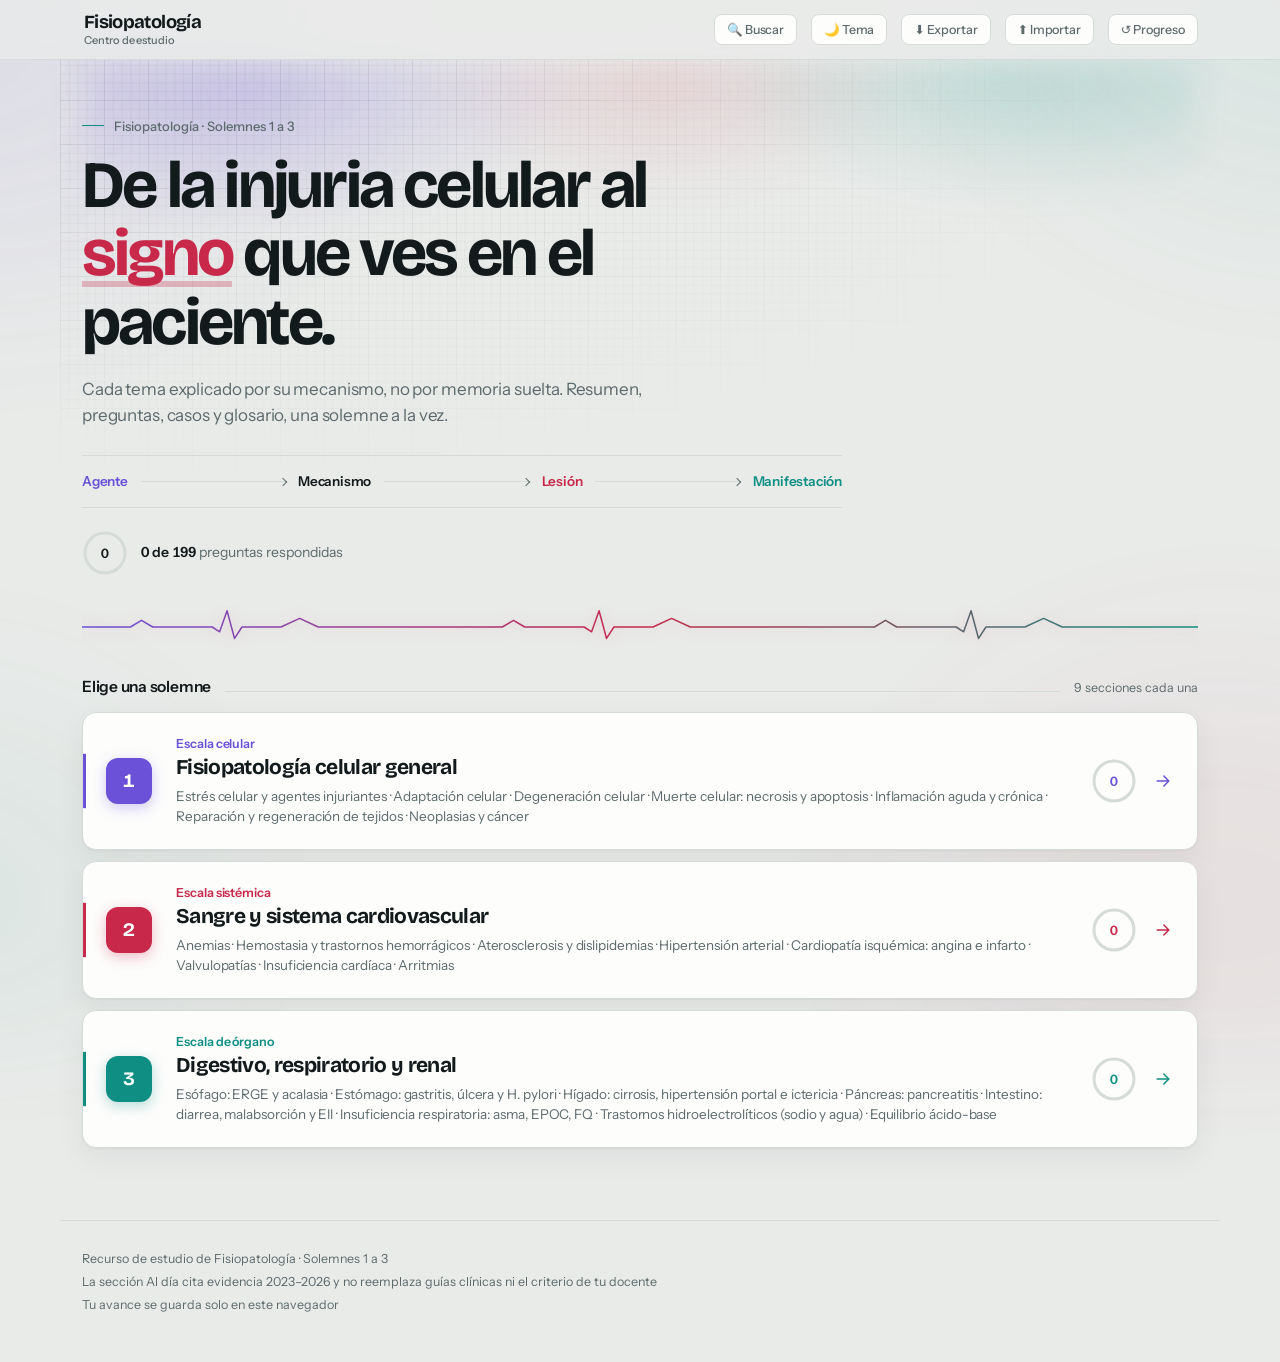
==== commit bceba528: "Agregar Degeneracion celular y ampliar contenidos de S1" ====
--- a/index.html
+++ b/index.html
@@ -7,7 +7,7 @@
 <link rel="preconnect" href="https://fonts.googleapis.com">
 <link rel="preconnect" href="https://fonts.gstatic.com" crossorigin>
 <link href="https://fonts.googleapis.com/css2?family=Bricolage+Grotesque:opsz,wght@12..96,400;12..96,500;12..96,600;12..96,700;12..96,800&family=Instrument+Sans:wght@400;500;600;700&display=swap" rel="stylesheet">
-<link rel="stylesheet" href="styles.css?v=9">
+<link rel="stylesheet" href="styles.css?v=10">
 <script>try{if(localStorage.getItem('fp_theme')==='dark')document.documentElement.setAttribute('data-theme','dark');}catch(e){}</script>
 </head>
 <body data-theme="light">
@@ -55,7 +55,7 @@
   </div>
 </div>
 
-<script src="data.js?v=9"></script>
-<script src="app.js?v=9"></script>
+<script src="data.js?v=10"></script>
+<script src="app.js?v=10"></script>
 </body>
 </html>
